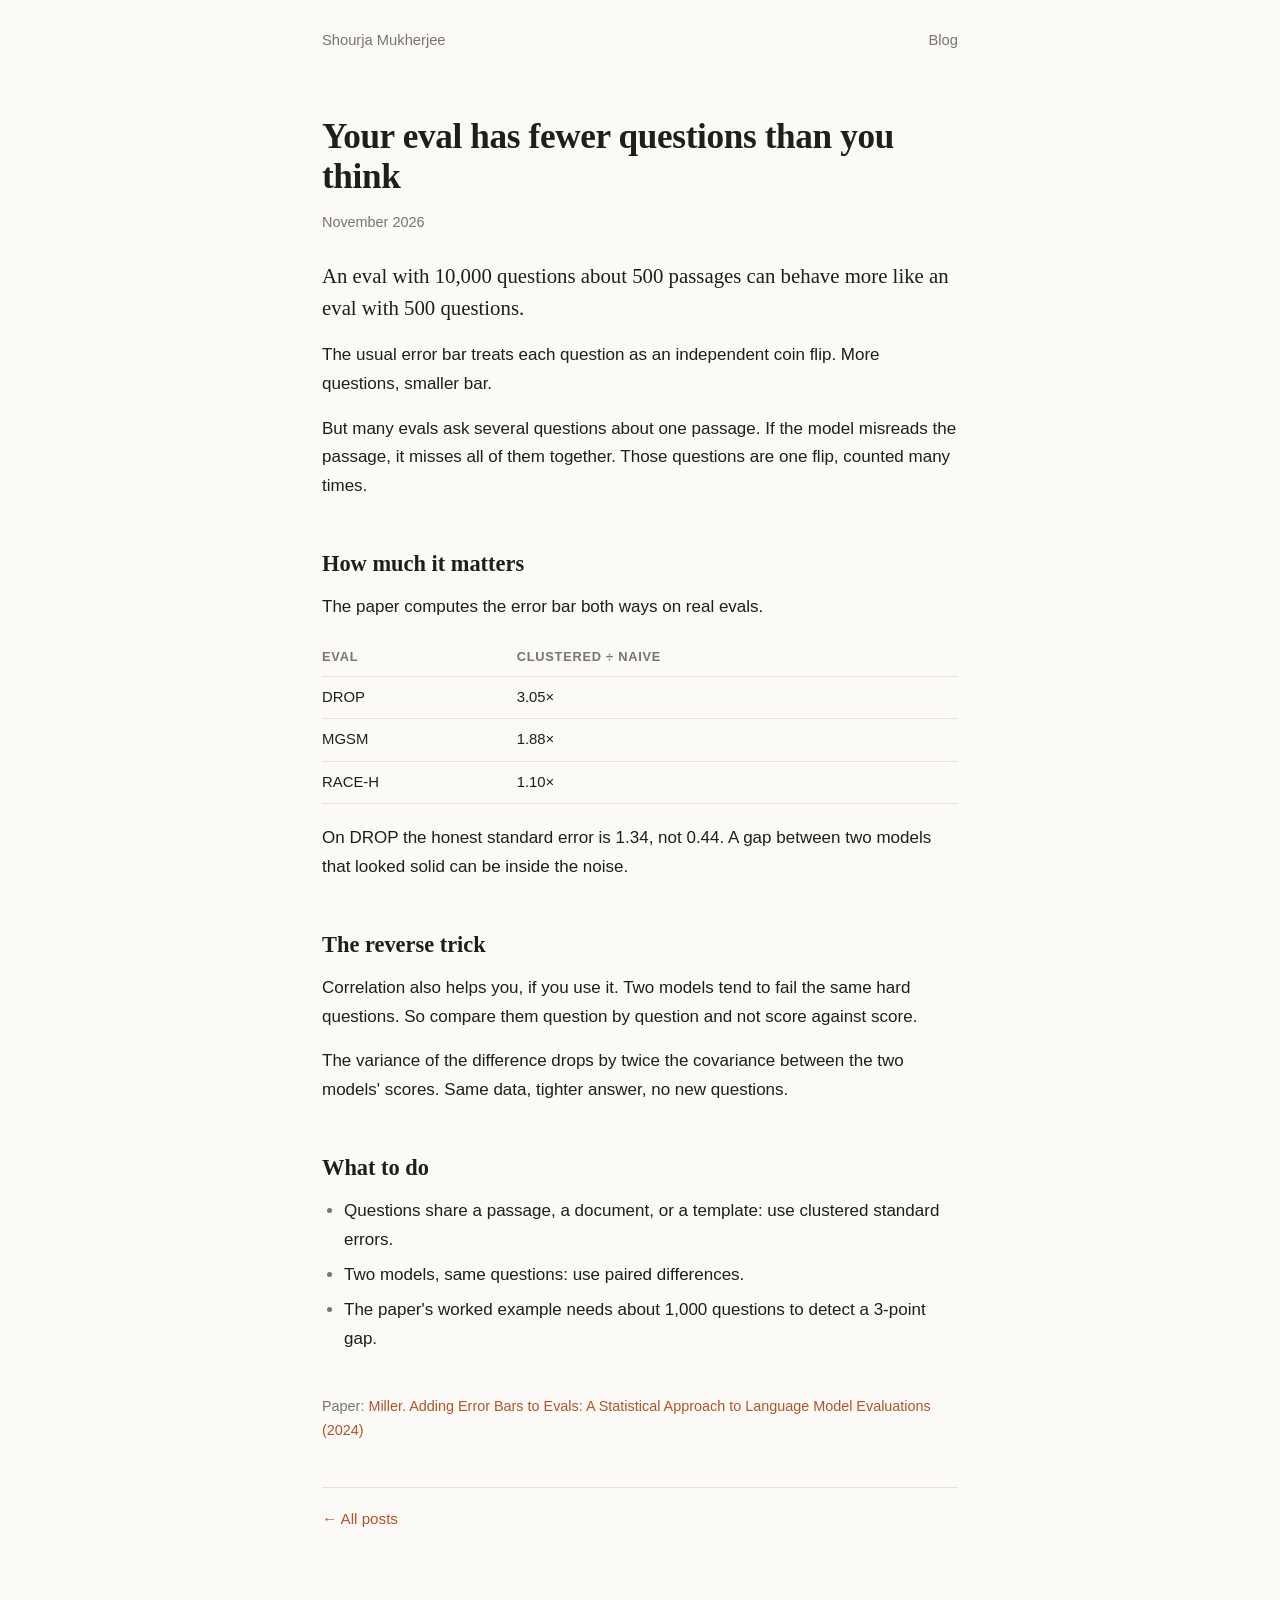
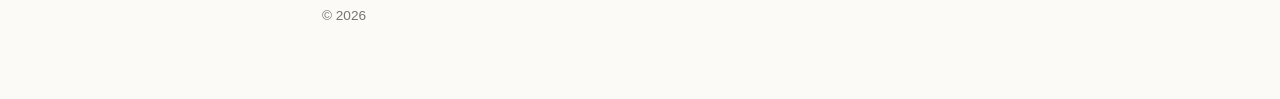
==== blog-eval-clusters.html @ e90e9e43 "Add four paper notes, show email address, regroup blog list" ====
<!DOCTYPE html>
<html lang="en">
<head>
    <meta charset="UTF-8">
    <meta name="viewport" content="width=device-width, initial-scale=1.0">
    <meta name="description" content="Questions that share a passage are not independent. The error bar can be 3 times larger.">
    <title>Your eval has fewer questions than you think · Shourja Mukherjee</title>
    <link rel="stylesheet" href="style.css?v=4">
</head>
<body>
    <nav>
        <a href="index.html">Shourja Mukherjee</a>
        <a class="right" href="blog.html">Blog</a>
    </nav>

    <article>
        <h1>Your eval has fewer questions than you think</h1>
        <p class="meta">November 2026</p>
        <p class="lead">An eval with 10,000 questions about 500 passages can behave more like an eval with 500 questions.</p>

        <p>The usual error bar treats each question as an independent coin flip. More questions, smaller bar.</p>
        <p>But many evals ask several questions about one passage. If the model misreads the passage, it misses all of them together. Those questions are one flip, counted many times.</p>

        <h2>How much it matters</h2>
        <p>The paper computes the error bar both ways on real evals.</p>
        <div class="table-wrap">
            <table>
                <tr><th>Eval</th><th>Clustered ÷ naive</th></tr>
                <tr><td>DROP</td><td>3.05×</td></tr>
                <tr><td>MGSM</td><td>1.88×</td></tr>
                <tr><td>RACE-H</td><td>1.10×</td></tr>
            </table>
        </div>
        <p>On DROP the honest standard error is 1.34, not 0.44. A gap between two models that looked solid can be inside the noise.</p>

        <h2>The reverse trick</h2>
        <p>Correlation also helps you, if you use it. Two models tend to fail the same hard questions. So compare them question by question and not score against score.</p>
        <p>The variance of the difference drops by twice the covariance between the two models' scores. Same data, tighter answer, no new questions.</p>

        <h2>What to do</h2>
        <ul>
            <li>Questions share a passage, a document, or a template: use clustered standard errors.</li>
            <li>Two models, same questions: use paired differences.</li>
            <li>The paper's worked example needs about 1,000 questions to detect a 3-point gap.</li>
        </ul>
        <p class="paper">Paper: <a href="https://arxiv.org/abs/2411.00640" target="_blank" rel="noopener">Miller. Adding Error Bars to Evals: A Statistical Approach to Language Model Evaluations (2024)</a></p>
        <a class="next" href="blog.html">← All posts</a>
    </article>

    <footer>&copy; 2026</footer>
</body>
</html>
---- style.css ----
:root {
    --bg: #fbfaf7;
    --text: #1f1e1c;
    --muted: #77756e;
    --line: #e6e3db;
    --accent: #b4532a;
    --card: #ffffff;
    --code-bg: #f2f0ea;
    --serif: "Iowan Old Style", "Palatino Linotype", Palatino, Charter, Georgia, serif;
    --sans: -apple-system, BlinkMacSystemFont, "Segoe UI", Helvetica, Arial, sans-serif;
}
@media (prefers-color-scheme: dark) {
    :root {
        --bg: #141413;
        --text: #e8e6df;
        --muted: #96938b;
        --line: #2b2a27;
        --accent: #e59a6f;
        --card: #1c1c1a;
        --code-bg: #20201e;
    }
}
* { box-sizing: border-box; }
html { -webkit-text-size-adjust: 100%; }
body {
    font-family: var(--sans);
    font-size: 17px;
    line-height: 1.7;
    margin: 0 auto;
    padding: 28px 22px 72px;
    max-width: 680px;
    background: var(--bg);
    color: var(--text);
    -webkit-font-smoothing: antialiased;
}
a { color: var(--accent); text-decoration: none; }
a:hover { text-decoration: underline; text-underline-offset: 3px; }

nav {
    display: flex;
    justify-content: space-between;
    align-items: baseline;
    margin-bottom: 64px;
    font-size: 0.92rem;
}
nav a { color: var(--muted); }
nav a:hover { color: var(--text); text-decoration: none; }
nav .right { margin-left: auto; }

h1 {
    font-family: var(--serif);
    font-weight: 600;
    font-size: 2.5rem;
    line-height: 1.15;
    letter-spacing: -0.01em;
    margin: 0 0 12px;
}
h2 {
    font-size: 0.74rem;
    font-weight: 600;
    letter-spacing: 0.12em;
    text-transform: uppercase;
    color: var(--muted);
    margin: 56px 0 18px;
    padding-bottom: 8px;
    border-bottom: 1px solid var(--line);
}
h3 { font-size: 1rem; font-weight: 600; margin: 0; }
.meta { color: var(--muted); font-size: 0.9rem; margin: 0 0 6px; }
.lead { font-family: var(--serif); font-size: 1.3rem; line-height: 1.5; margin: 22px 0 0; }
.links { margin-top: 20px; display: flex; flex-wrap: wrap; gap: 6px 20px; font-size: 0.95rem; }

ul { padding-left: 18px; margin: 8px 0 0; }
li { margin-bottom: 6px; }
li::marker { color: var(--muted); }

/* Home page entries */
.entry { margin-bottom: 30px; }
.entry-head { display: flex; flex-wrap: wrap; justify-content: space-between; align-items: baseline; gap: 0 16px; }
.entry-head span { color: var(--muted); font-size: 0.88rem; font-variant-numeric: tabular-nums; white-space: nowrap; }
.entry .org { color: var(--muted); font-size: 0.93rem; margin: 0; }
.entry ul { font-size: 0.96rem; }
.tags { color: var(--text); font-size: 0.96rem; margin: 0 0 8px; }
.tags b { font-weight: 600; margin-right: 6px; }

/* Blog list */
.post-list { list-style: none; padding: 0; margin: 0; }
.post-list li { margin: 0; border-bottom: 1px solid var(--line); }
.post-list a { display: block; padding: 18px 0; color: var(--text); }
.post-list a:hover { text-decoration: none; }
.post-list a:hover .t { color: var(--accent); }
.post-list .row { display: flex; justify-content: space-between; align-items: baseline; gap: 16px; }
.post-list .t { font-family: var(--serif); font-size: 1.22rem; font-weight: 600; line-height: 1.3; }
.post-list .d { color: var(--muted); font-size: 0.85rem; white-space: nowrap; font-variant-numeric: tabular-nums; }
.post-list p { margin: 4px 0 0; color: var(--muted); font-size: 0.95rem; }

/* Blog posts */
article h1 { font-size: 2.2rem; }
article h2 {
    font-family: var(--serif);
    font-size: 1.4rem;
    font-weight: 600;
    letter-spacing: 0;
    text-transform: none;
    color: var(--text);
    border: 0;
    padding: 0;
    margin: 44px 0 10px;
}
article p { margin: 0 0 16px; }
article ul, article ol { margin: 0 0 16px; padding-left: 22px; }
article .lead { margin: 26px 0 18px; }
.note {
    border-left: 2px solid var(--accent);
    padding: 4px 0 4px 18px;
    margin: 36px 0 0;
    font-family: var(--serif);
    font-size: 1.12rem;
}
.next {
    display: block;
    margin-top: 44px;
    padding-top: 18px;
    border-top: 1px solid var(--line);
    font-size: 0.95rem;
}
code, pre {
    font-family: ui-monospace, SFMono-Regular, Menlo, Consolas, monospace;
    font-size: 0.86em;
    background: var(--code-bg);
    border-radius: 6px;
}
code { padding: 2px 5px; }
pre { padding: 16px 18px; overflow-x: auto; line-height: 1.55; margin: 0 0 20px; }
pre code { padding: 0; background: none; font-size: 1em; }
.table-wrap { overflow-x: auto; margin: 0 0 20px; }
table { border-collapse: collapse; width: 100%; font-size: 0.93rem; }
th, td { text-align: left; padding: 8px 12px 8px 0; border-bottom: 1px solid var(--line); vertical-align: top; }
th { color: var(--muted); font-weight: 600; font-size: 0.8rem; letter-spacing: 0.06em; text-transform: uppercase; }
figure { margin: 8px 0 24px; }
figure svg { width: 100%; height: auto; display: block; }
svg .box { fill: var(--card); stroke: var(--muted); stroke-width: 1.2; }
svg .on { fill: var(--accent); stroke: var(--accent); }
svg .arrow { stroke: var(--accent); stroke-width: 1.6; fill: none; }
svg .head { fill: var(--accent); }
svg text { fill: var(--text); font-family: var(--sans); font-size: 15px; }
svg text.small { fill: var(--muted); font-size: 13px; }
footer { margin-top: 72px; color: var(--muted); font-size: 0.85rem; }

@media (max-width: 520px) {
    body { font-size: 16px; }
    h1 { font-size: 2rem; }
    article h1 { font-size: 1.8rem; }
    nav { margin-bottom: 44px; }
}

/* Paper notes */
.paper { margin-top: 40px; color: var(--muted); font-size: 0.9rem; }
figcaption { color: var(--muted); font-size: 0.85rem; text-align: center; margin-top: 8px; }
svg .axis { stroke: var(--muted); stroke-width: 1.2; fill: none; }
svg .arrow.dim { stroke: var(--muted); stroke-dasharray: 6 5; }
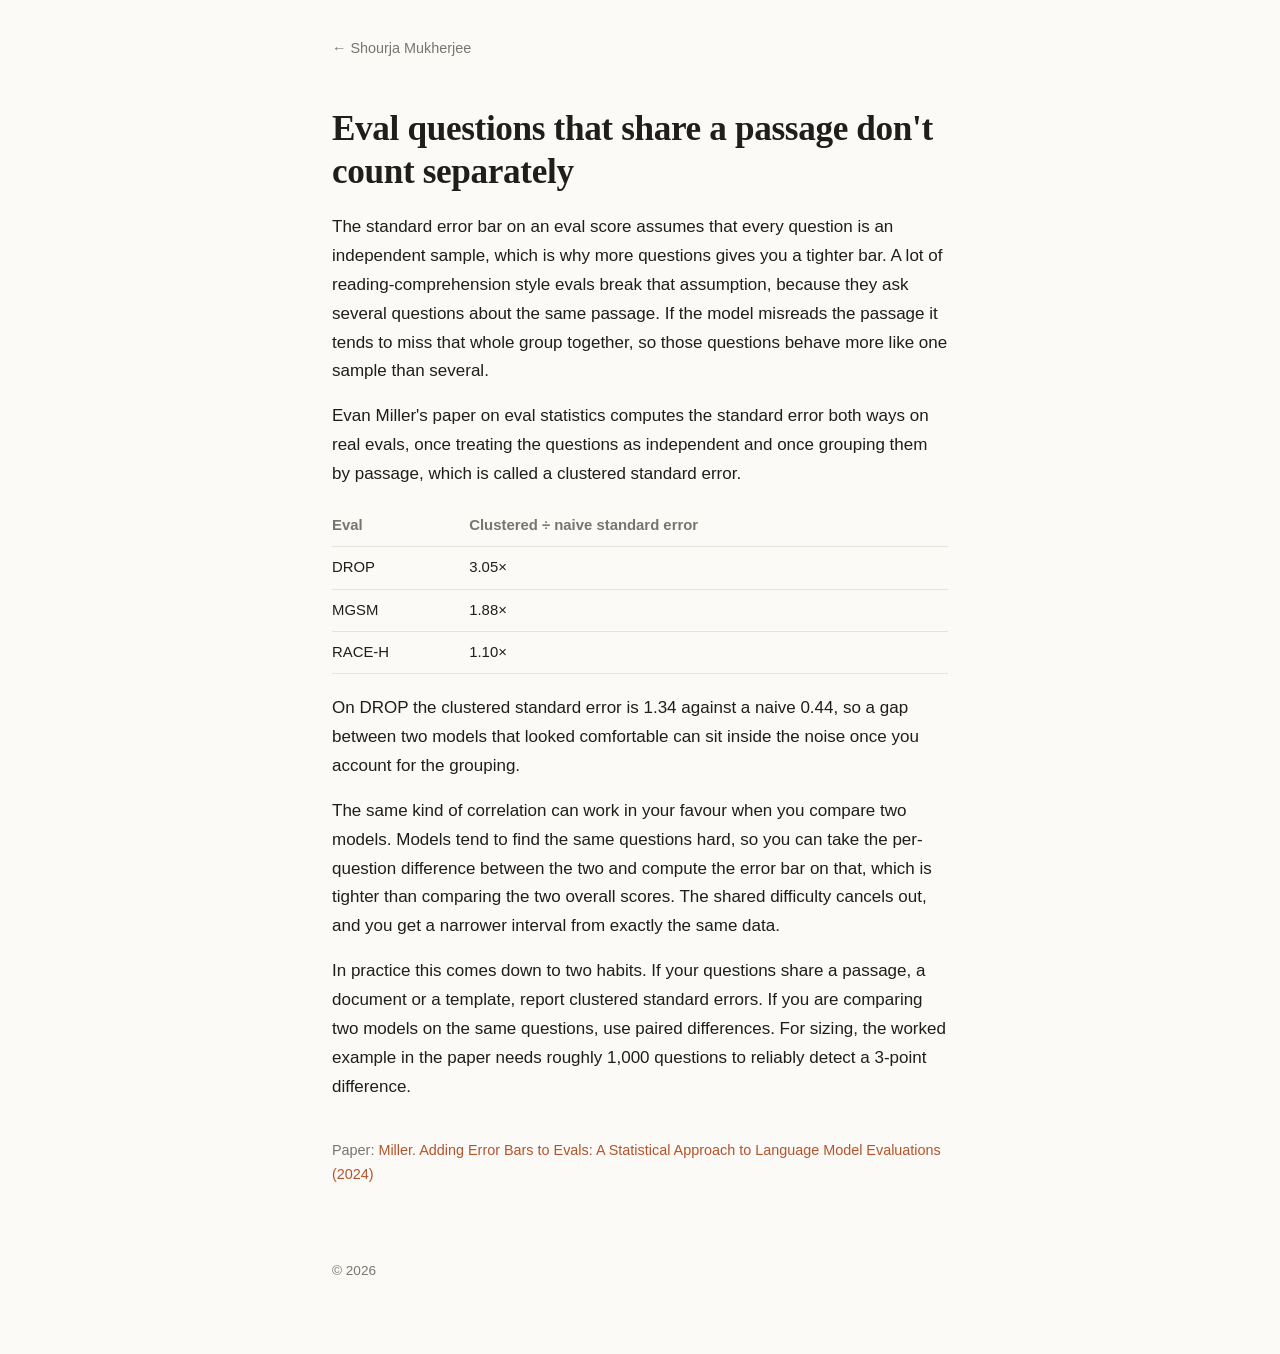
==== commit ecb428f2: "Flatten site, rewrite posts in plain voice, add Mongo to Postgres notes" ====
--- a/blog-eval-clusters.html
+++ b/blog-eval-clusters.html
@@ -3,48 +3,34 @@
 <head>
     <meta charset="UTF-8">
     <meta name="viewport" content="width=device-width, initial-scale=1.0">
-    <meta name="description" content="Questions that share a passage are not independent. The error bar can be 3 times larger.">
-    <title>Your eval has fewer questions than you think · Shourja Mukherjee</title>
-    <link rel="stylesheet" href="style.css?v=4">
+    <title>Eval questions that share a passage don't count separately · Shourja Mukherjee</title>
+    <link rel="stylesheet" href="style.css?v=5">
 </head>
 <body>
-    <nav>
-        <a href="index.html">Shourja Mukherjee</a>
-        <a class="right" href="blog.html">Blog</a>
-    </nav>
+    <nav><a href="index.html">← Shourja Mukherjee</a></nav>
 
     <article>
-        <h1>Your eval has fewer questions than you think</h1>
-        <p class="meta">November 2026</p>
-        <p class="lead">An eval with 10,000 questions about 500 passages can behave more like an eval with 500 questions.</p>
+        <h1>Eval questions that share a passage don't count separately</h1>
+        <p>The standard error bar on an eval score assumes that every question is an independent sample, which is why more questions gives you a tighter bar. A lot of reading-comprehension style evals break that assumption, because they ask several questions about the same passage. If the model misreads the passage it tends to miss that whole group together, so those questions behave more like one sample than several.</p>
 
-        <p>The usual error bar treats each question as an independent coin flip. More questions, smaller bar.</p>
-        <p>But many evals ask several questions about one passage. If the model misreads the passage, it misses all of them together. Those questions are one flip, counted many times.</p>
+        <p>Evan Miller's paper on eval statistics computes the standard error both ways on real evals, once treating the questions as independent and once grouping them by passage, which is called a clustered standard error.</p>
 
-        <h2>How much it matters</h2>
-        <p>The paper computes the error bar both ways on real evals.</p>
         <div class="table-wrap">
-            <table>
-                <tr><th>Eval</th><th>Clustered ÷ naive</th></tr>
-                <tr><td>DROP</td><td>3.05×</td></tr>
-                <tr><td>MGSM</td><td>1.88×</td></tr>
-                <tr><td>RACE-H</td><td>1.10×</td></tr>
-            </table>
+        <table>
+            <tr><th>Eval</th><th>Clustered ÷ naive standard error</th></tr>
+            <tr><td>DROP</td><td>3.05×</td></tr>
+            <tr><td>MGSM</td><td>1.88×</td></tr>
+            <tr><td>RACE-H</td><td>1.10×</td></tr>
+        </table>
         </div>
-        <p>On DROP the honest standard error is 1.34, not 0.44. A gap between two models that looked solid can be inside the noise.</p>
 
-        <h2>The reverse trick</h2>
-        <p>Correlation also helps you, if you use it. Two models tend to fail the same hard questions. So compare them question by question and not score against score.</p>
-        <p>The variance of the difference drops by twice the covariance between the two models' scores. Same data, tighter answer, no new questions.</p>
+        <p>On DROP the clustered standard error is 1.34 against a naive 0.44, so a gap between two models that looked comfortable can sit inside the noise once you account for the grouping.</p>
 
-        <h2>What to do</h2>
-        <ul>
-            <li>Questions share a passage, a document, or a template: use clustered standard errors.</li>
-            <li>Two models, same questions: use paired differences.</li>
-            <li>The paper's worked example needs about 1,000 questions to detect a 3-point gap.</li>
-        </ul>
+        <p>The same kind of correlation can work in your favour when you compare two models. Models tend to find the same questions hard, so you can take the per-question difference between the two and compute the error bar on that, which is tighter than comparing the two overall scores. The shared difficulty cancels out, and you get a narrower interval from exactly the same data.</p>
+
+        <p>In practice this comes down to two habits. If your questions share a passage, a document or a template, report clustered standard errors. If you are comparing two models on the same questions, use paired differences. For sizing, the worked example in the paper needs roughly 1,000 questions to reliably detect a 3-point difference.</p>
+
         <p class="paper">Paper: <a href="https://arxiv.org/abs/2411.00640" target="_blank" rel="noopener">Miller. Adding Error Bars to Evals: A Statistical Approach to Language Model Evaluations (2024)</a></p>
-        <a class="next" href="blog.html">← All posts</a>
     </article>
 
     <footer>&copy; 2026</footer>
--- a/style.css
+++ b/style.css
@@ -4,7 +4,6 @@
     --muted: #77756e;
     --line: #e6e3db;
     --accent: #b4532a;
-    --card: #ffffff;
     --code-bg: #f2f0ea;
     --serif: "Iowan Old Style", "Palatino Linotype", Palatino, Charter, Georgia, serif;
     --sans: -apple-system, BlinkMacSystemFont, "Segoe UI", Helvetica, Arial, sans-serif;
@@ -16,7 +15,6 @@
         --muted: #96938b;
         --line: #2b2a27;
         --accent: #e59a6f;
-        --card: #1c1c1a;
         --code-bg: #20201e;
     }
 }
@@ -27,8 +25,8 @@
     font-size: 17px;
     line-height: 1.7;
     margin: 0 auto;
-    padding: 28px 22px 72px;
-    max-width: 680px;
+    padding: 56px 22px 72px;
+    max-width: 660px;
     background: var(--bg);
     color: var(--text);
     -webkit-font-smoothing: antialiased;
@@ -36,94 +34,48 @@
 a { color: var(--accent); text-decoration: none; }
 a:hover { text-decoration: underline; text-underline-offset: 3px; }
 
-nav {
-    display: flex;
-    justify-content: space-between;
-    align-items: baseline;
-    margin-bottom: 64px;
-    font-size: 0.92rem;
-}
+nav { margin: -20px 0 48px; font-size: 0.9rem; }
 nav a { color: var(--muted); }
 nav a:hover { color: var(--text); text-decoration: none; }
-nav .right { margin-left: auto; }
 
 h1 {
     font-family: var(--serif);
     font-weight: 600;
-    font-size: 2.5rem;
-    line-height: 1.15;
+    font-size: 2.2rem;
+    line-height: 1.2;
     letter-spacing: -0.01em;
-    margin: 0 0 12px;
+    margin: 0 0 20px;
 }
 h2 {
-    font-size: 0.74rem;
+    font-family: var(--serif);
+    font-size: 1.35rem;
     font-weight: 600;
-    letter-spacing: 0.12em;
-    text-transform: uppercase;
-    color: var(--muted);
-    margin: 56px 0 18px;
-    padding-bottom: 8px;
-    border-bottom: 1px solid var(--line);
+    margin: 48px 0 12px;
 }
-h3 { font-size: 1rem; font-weight: 600; margin: 0; }
-.meta { color: var(--muted); font-size: 0.9rem; margin: 0 0 6px; }
-.lead { font-family: var(--serif); font-size: 1.3rem; line-height: 1.5; margin: 22px 0 0; }
-.links { margin-top: 20px; display: flex; flex-wrap: wrap; gap: 6px 20px; font-size: 0.95rem; }
+h3 { font-size: 1rem; font-weight: 600; margin: 28px 0 6px; }
+p { margin: 0 0 16px; }
 
-ul { padding-left: 18px; margin: 8px 0 0; }
-li { margin-bottom: 6px; }
-li::marker { color: var(--muted); }
+/* Home */
+.home p { max-width: 36em; }
+.links { display: flex; flex-wrap: wrap; gap: 4px 20px; font-size: 0.95rem; }
+.posts { list-style: none; padding: 0; margin: 0; }
+.posts li { margin: 0 0 9px; }
 
-/* Home page entries */
-.entry { margin-bottom: 30px; }
+.entry { margin-bottom: 26px; }
+.entry h3 { margin: 0; }
 .entry-head { display: flex; flex-wrap: wrap; justify-content: space-between; align-items: baseline; gap: 0 16px; }
 .entry-head span { color: var(--muted); font-size: 0.88rem; font-variant-numeric: tabular-nums; white-space: nowrap; }
 .entry .org { color: var(--muted); font-size: 0.93rem; margin: 0; }
-.entry ul { font-size: 0.96rem; }
-.tags { color: var(--text); font-size: 0.96rem; margin: 0 0 8px; }
+.entry ul { font-size: 0.95rem; padding-left: 18px; margin: 8px 0 0; }
+.entry li { margin-bottom: 5px; }
+li::marker { color: var(--muted); }
+.tags { font-size: 0.95rem; margin: 0 0 8px; }
 .tags b { font-weight: 600; margin-right: 6px; }
 
-/* Blog list */
-.post-list { list-style: none; padding: 0; margin: 0; }
-.post-list li { margin: 0; border-bottom: 1px solid var(--line); }
-.post-list a { display: block; padding: 18px 0; color: var(--text); }
-.post-list a:hover { text-decoration: none; }
-.post-list a:hover .t { color: var(--accent); }
-.post-list .row { display: flex; justify-content: space-between; align-items: baseline; gap: 16px; }
-.post-list .t { font-family: var(--serif); font-size: 1.22rem; font-weight: 600; line-height: 1.3; }
-.post-list .d { color: var(--muted); font-size: 0.85rem; white-space: nowrap; font-variant-numeric: tabular-nums; }
-.post-list p { margin: 4px 0 0; color: var(--muted); font-size: 0.95rem; }
-
-/* Blog posts */
-article h1 { font-size: 2.2rem; }
-article h2 {
-    font-family: var(--serif);
-    font-size: 1.4rem;
-    font-weight: 600;
-    letter-spacing: 0;
-    text-transform: none;
-    color: var(--text);
-    border: 0;
-    padding: 0;
-    margin: 44px 0 10px;
-}
-article p { margin: 0 0 16px; }
+/* Posts */
 article ul, article ol { margin: 0 0 16px; padding-left: 22px; }
-article .lead { margin: 26px 0 18px; }
-.note {
-    border-left: 2px solid var(--accent);
-    padding: 4px 0 4px 18px;
-    margin: 36px 0 0;
-    font-family: var(--serif);
-    font-size: 1.12rem;
-}
-.next {
-    display: block;
-    margin-top: 44px;
-    padding-top: 18px;
-    border-top: 1px solid var(--line);
-    font-size: 0.95rem;
-}
+article li { margin-bottom: 6px; }
+.paper { margin-top: 36px; color: var(--muted); font-size: 0.9rem; }
 code, pre {
     font-family: ui-monospace, SFMono-Regular, Menlo, Consolas, monospace;
     font-size: 0.86em;
@@ -136,26 +88,18 @@
 .table-wrap { overflow-x: auto; margin: 0 0 20px; }
 table { border-collapse: collapse; width: 100%; font-size: 0.93rem; }
 th, td { text-align: left; padding: 8px 12px 8px 0; border-bottom: 1px solid var(--line); vertical-align: top; }
-th { color: var(--muted); font-weight: 600; font-size: 0.8rem; letter-spacing: 0.06em; text-transform: uppercase; }
+th { color: var(--muted); font-weight: 600; }
 figure { margin: 8px 0 24px; }
 figure svg { width: 100%; height: auto; display: block; }
-svg .box { fill: var(--card); stroke: var(--muted); stroke-width: 1.2; }
-svg .on { fill: var(--accent); stroke: var(--accent); }
-svg .arrow { stroke: var(--accent); stroke-width: 1.6; fill: none; }
-svg .head { fill: var(--accent); }
+figcaption { color: var(--muted); font-size: 0.85rem; text-align: center; margin-top: 8px; }
+svg .axis { stroke: var(--muted); stroke-width: 1.2; fill: none; }
+svg .line { stroke: var(--accent); stroke-width: 1.8; fill: none; }
+svg .line.dim { stroke: var(--muted); stroke-dasharray: 6 5; }
 svg text { fill: var(--text); font-family: var(--sans); font-size: 15px; }
 svg text.small { fill: var(--muted); font-size: 13px; }
 footer { margin-top: 72px; color: var(--muted); font-size: 0.85rem; }
 
 @media (max-width: 520px) {
-    body { font-size: 16px; }
-    h1 { font-size: 2rem; }
-    article h1 { font-size: 1.8rem; }
-    nav { margin-bottom: 44px; }
+    body { font-size: 16px; padding-top: 36px; }
+    h1 { font-size: 1.8rem; }
 }
-
-/* Paper notes */
-.paper { margin-top: 40px; color: var(--muted); font-size: 0.9rem; }
-figcaption { color: var(--muted); font-size: 0.85rem; text-align: center; margin-top: 8px; }
-svg .axis { stroke: var(--muted); stroke-width: 1.2; fill: none; }
-svg .arrow.dim { stroke: var(--muted); stroke-dasharray: 6 5; }
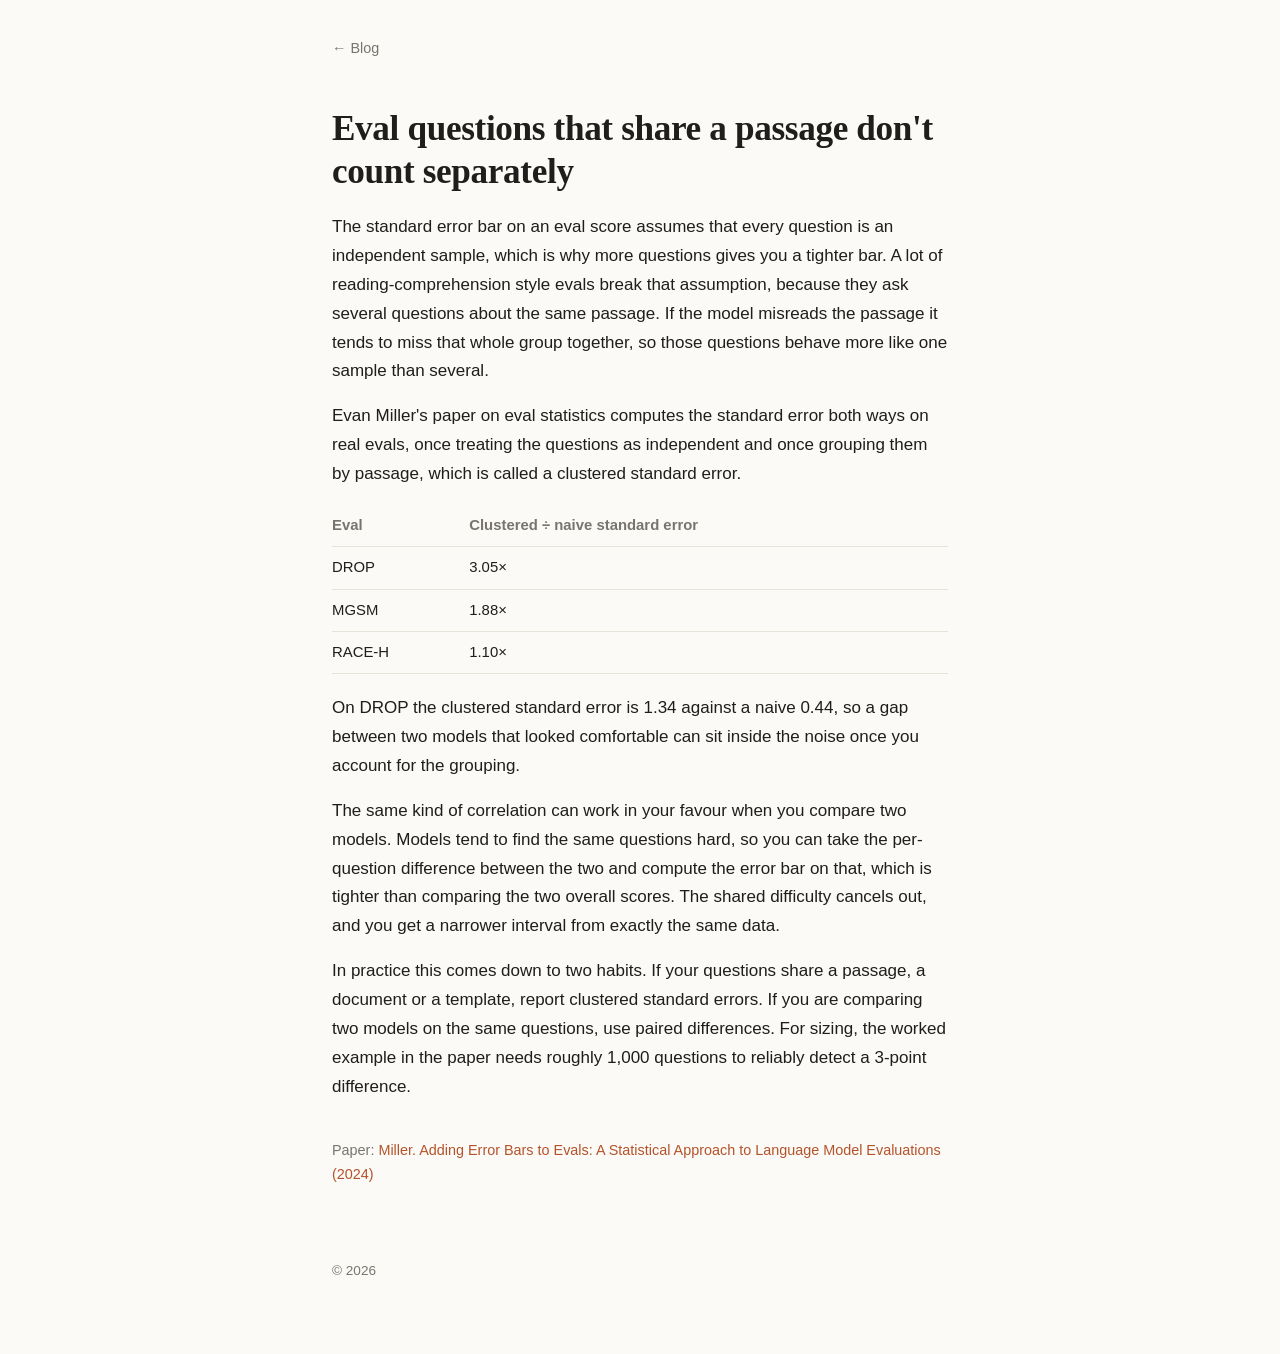
==== commit 166ef864: "Move post list off the home page" ====
--- a/blog-eval-clusters.html
+++ b/blog-eval-clusters.html
@@ -7,7 +7,7 @@
     <link rel="stylesheet" href="style.css?v=5">
 </head>
 <body>
-    <nav><a href="index.html">← Shourja Mukherjee</a></nav>
+    <nav><a href="blog.html">← Blog</a></nav>
 
     <article>
         <h1>Eval questions that share a passage don't count separately</h1>
